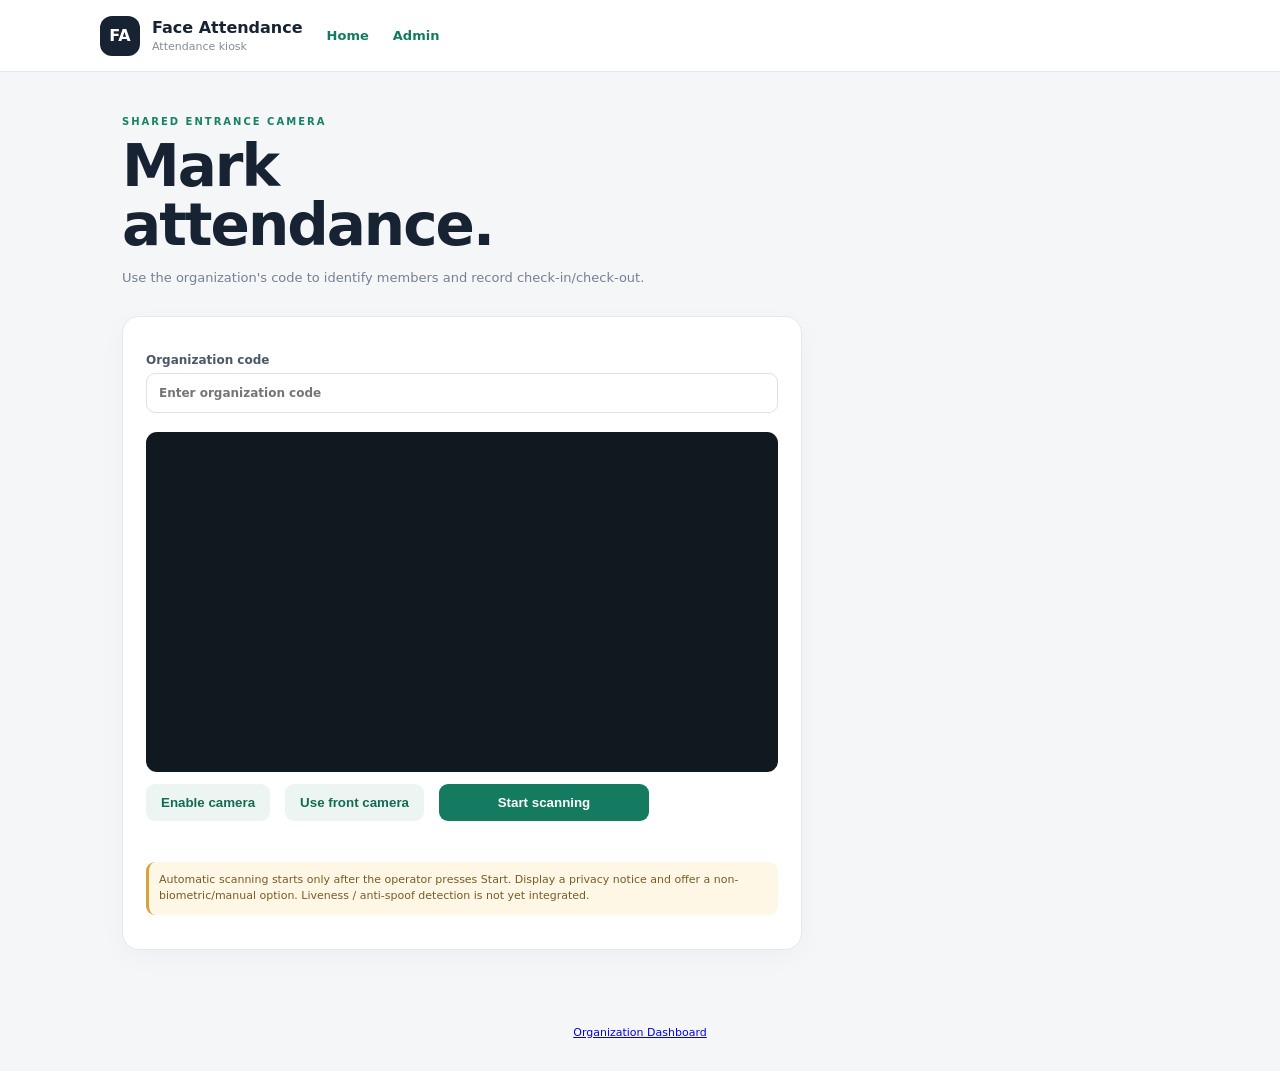
==== templates/attendance.html @ 433453a8 "Add files via upload" ====
<!doctype html>
<html lang="en"><head><meta charset="utf-8"><meta name="viewport" content="width=device-width,initial-scale=1"><title>Mark Attendance · Face Attendance</title><link rel="stylesheet" href="/static/style.css"><meta name="theme-color" content="#173d39"></head>
<body><header><div class="logo">FA</div><div><b>Face Attendance</b><small>Attendance kiosk</small></div><a class="kiosklink" href="/">Home</a><a class="kiosklink" href="/dashboard">Admin</a></header>
<main class="attendance-main"><section class="hero"><p class="eyebrow">SHARED ENTRANCE CAMERA</p><h1>Mark<br>attendance.</h1><p>Use the organization's code to identify members and record check-in/check-out.</p></section>
<section class="panel kiosk"><label>Organization code<input id="kioskOrg" placeholder="Enter organization code" autocomplete="off"></label><video id="kioskVideo" autoplay muted playsinline></video><div class="kiosk-actions"><button id="kioskCamera" class="soft">Enable camera</button><button id="cameraFlip" class="soft">Use front camera</button><button id="kioskScan">Start scanning</button></div><p id="kioskMsg" class="msg" aria-live="polite"></p><p class="notice">Automatic scanning starts only after the operator presses Start. Display a privacy notice and offer a non-biometric/manual option. Liveness / anti-spoof detection is not yet integrated.</p></section></main><footer><a href="/dashboard">Organization Dashboard</a></footer><script src="/static/attendance.js"></script></body></html>
---- static/style.css ----
*{box-sizing:border-box}body{margin:0;background:#f4f6f8;color:#172333;font-family:Inter,system-ui,Arial,sans-serif}header{height:72px;background:#fff;border-bottom:1px solid #e5e9ef;display:flex;align-items:center;padding:0 max(22px,calc((100% - 1080px)/2));gap:12px}.logo{background:#172333;color:#fff;border-radius:12px;width:40px;height:40px;display:grid;place-items:center;font-weight:800}header small{display:block;color:#818b99;font-size:11px;margin-top:3px}#orgBadge{margin-left:auto;color:#14785f;font-size:13px;font-weight:700}main{max-width:1080px;margin:44px auto;padding:0 22px}.hero{margin-bottom:28px}.eyebrow{font-size:10px;letter-spacing:2px;color:#168266;font-weight:800}.hero h1{font-size:clamp(38px,6vw,58px);line-height:1.02;letter-spacing:-2px;margin:10px 0}.hero>p:last-child,.sub{color:#758091;line-height:1.5;font-size:13px}.panel{background:#fff;border:1px solid #e5e9ef;border-radius:17px;padding:23px;box-shadow:0 8px 28px #17233308}.auth{max-width:560px}.tabs{display:flex;gap:8px;border-bottom:1px solid #edf0f3;padding-bottom:12px;margin-bottom:20px}.tabs button{background:#f0f4f3;color:#566174}.tabs button.active{background:#172f36;color:#fff}h2,h3{margin:0 0 16px}label{display:block;font-size:12px;font-weight:700;color:#4b5869;margin:13px 0}input{display:block;width:100%;padding:12px;margin-top:6px;border:1px solid #dce2e8;border-radius:9px;font:inherit;outline:none}input:focus{border-color:#168266}button{border:0;border-radius:9px;padding:11px 15px;background:#147b60;color:#fff;font-weight:700;cursor:pointer;margin-top:8px}.outline{background:#fff;color:#344052;border:1px solid #dce2e8}.soft{background:#edf5f2;color:#126b52;margin-right:7px}.msg{font-size:12px;color:#147b60;min-height:17px}.welcome{display:flex;justify-content:space-between;align-items:center;margin:12px 0 18px}.welcome h2{margin:0}.welcome p:not(.eyebrow){font-size:13px;color:#778394}.codebox{background:#173d39;color:white;border-radius:14px;padding:17px 20px;display:flex;align-items:center;gap:18px;flex-wrap:wrap;margin-bottom:18px}.codebox small{font-size:10px;letter-spacing:1px;color:#b7d5cd}.codebox strong{font-size:22px;letter-spacing:2px}.codebox span{font-size:11px;color:#c3d8d2}.cols{display:grid;grid-template-columns:1fr 1fr;gap:18px}.cols h3,.report h3{font-size:16px}video{width:100%;aspect-ratio:16/9;object-fit:cover;background:#111827;border-radius:11px;margin-top:6px}.report{margin-top:18px}.reporthead{display:flex;justify-content:space-between;align-items:center}.reporthead h3{margin-bottom:4px}.record{display:flex;justify-content:space-between;gap:12px;padding:12px 0;border-top:1px solid #edf0f3;font-size:12px}.record span{color:#7c8795}footer{text-align:center;color:#8a93a0;font-size:11px;padding:32px}@media(max-width:760px){main{margin-top:28px}.cols{grid-template-columns:1fr}.welcome{align-items:flex-start}.codebox{gap:10px}}

.kiosk{max-width:680px;margin:0 0 20px}.kiosk h2{margin:4px 0 8px}.kiosk video{max-height:340px}.kiosk-actions{display:flex;gap:8px;flex-wrap:wrap}.kiosklink{margin-left:12px;color:#147b60;text-decoration:none;font-size:13px;font-weight:700}.notice{font-size:11px;line-height:1.5;color:#795b24;background:#fff7e6;border-radius:9px;padding:10px}

#kioskScan{min-width:210px}.kiosk video{background:#101820;object-position:center}.kiosk .notice{border-left:3px solid #d5a23b}
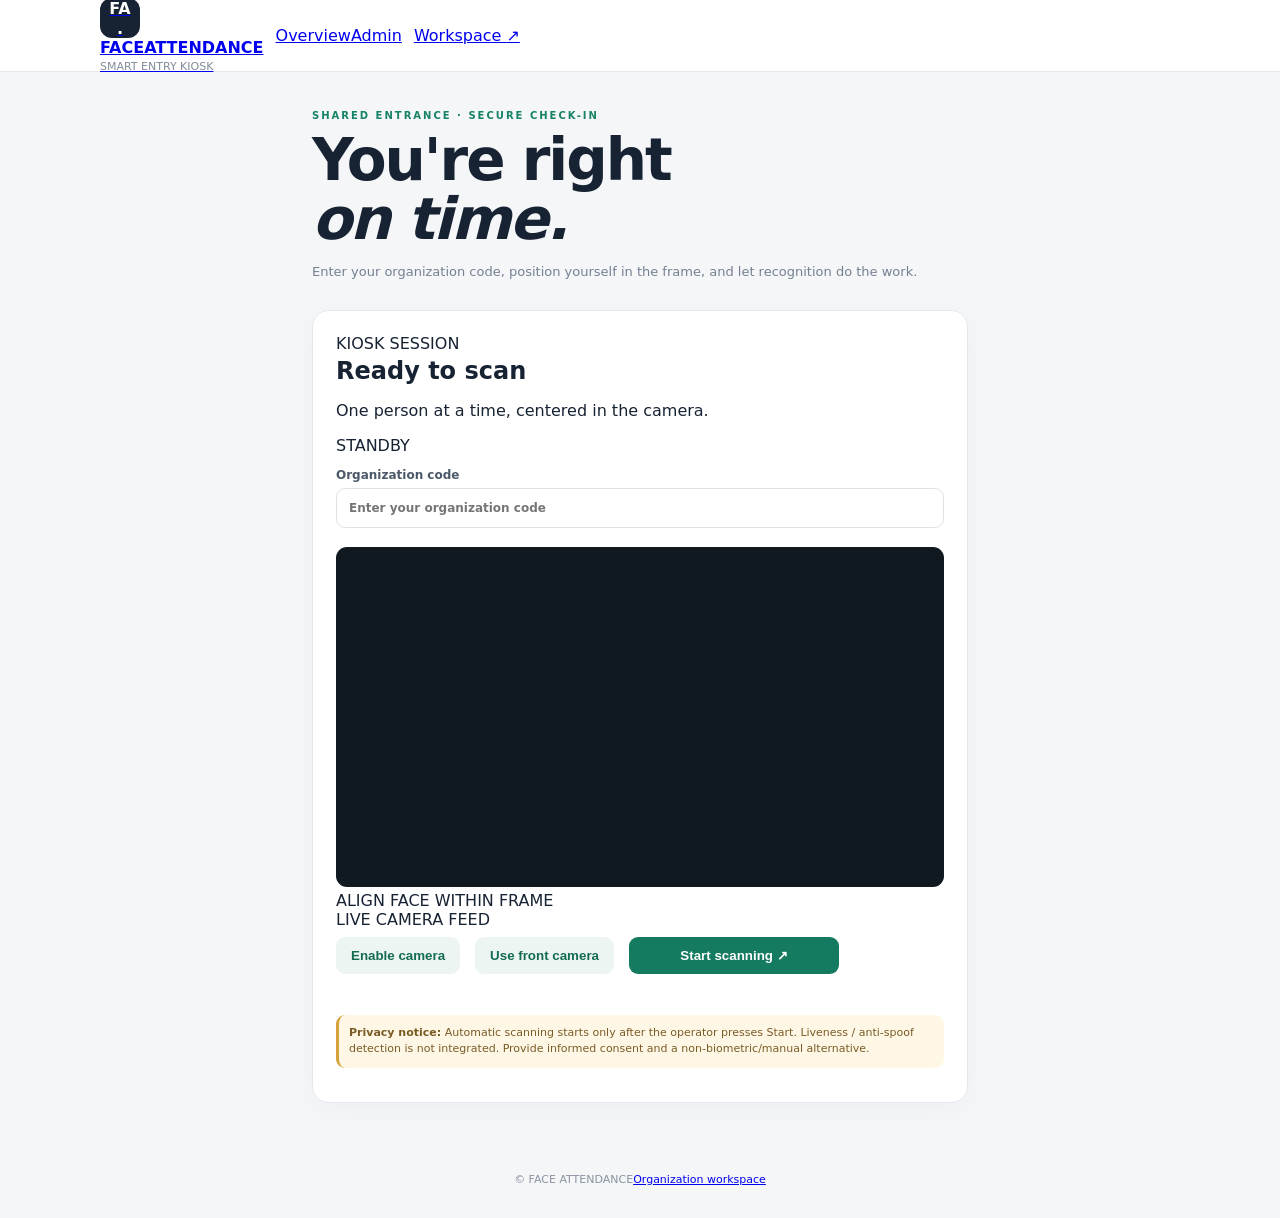
==== commit 0ded4be0: "Redesign templates/attendance.html with premium UI" ====
--- a/templates/attendance.html
+++ b/templates/attendance.html
@@ -1,5 +1,4 @@
 <!doctype html>
-<html lang="en"><head><meta charset="utf-8"><meta name="viewport" content="width=device-width,initial-scale=1"><title>Mark Attendance · Face Attendance</title><link rel="stylesheet" href="/static/style.css"><meta name="theme-color" content="#173d39"></head>
-<body><header><div class="logo">FA</div><div><b>Face Attendance</b><small>Attendance kiosk</small></div><a class="kiosklink" href="/">Home</a><a class="kiosklink" href="/dashboard">Admin</a></header>
-<main class="attendance-main"><section class="hero"><p class="eyebrow">SHARED ENTRANCE CAMERA</p><h1>Mark<br>attendance.</h1><p>Use the organization's code to identify members and record check-in/check-out.</p></section>
-<section class="panel kiosk"><label>Organization code<input id="kioskOrg" placeholder="Enter organization code" autocomplete="off"></label><video id="kioskVideo" autoplay muted playsinline></video><div class="kiosk-actions"><button id="kioskCamera" class="soft">Enable camera</button><button id="cameraFlip" class="soft">Use front camera</button><button id="kioskScan">Start scanning</button></div><p id="kioskMsg" class="msg" aria-live="polite"></p><p class="notice">Automatic scanning starts only after the operator presses Start. Display a privacy notice and offer a non-biometric/manual option. Liveness / anti-spoof detection is not yet integrated.</p></section></main><footer><a href="/dashboard">Organization Dashboard</a></footer><script src="/static/attendance.js"></script></body></html>+<html lang="en"><head><meta charset="utf-8"><meta name="viewport" content="width=device-width,initial-scale=1"><title>Kiosk · Face Attendance</title><link rel="stylesheet" href="/static/style.css"><meta name="theme-color" content="#090b16"></head>
+<body class="premium attendance-page"><header><a class="brand" href="/"><span class="logo">FA<span class="logo-dot">.</span></span><span><b>FACE<span>ATTENDANCE</span></b><small>SMART ENTRY KIOSK</small></span></a><nav><a href="/">Overview</a><a href="/dashboard">Admin</a></nav><a class="header-cta" href="/dashboard">Workspace <span>↗</span></a></header>
+<main class="attendance-main"><section class="hero attendance-hero"><p class="eyebrow"><span class="pulse"></span> SHARED ENTRANCE · SECURE CHECK-IN</p><h1>You're right<br><em>on time.</em></h1><p class="hero-lead">Enter your organization code, position yourself in the frame, and let recognition do the work.</p></section><section class="panel kiosk"><div class="kiosk-head"><div><span class="form-kicker">KIOSK SESSION</span><h2>Ready to scan</h2><p>One person at a time, centered in the camera.</p></div><div class="live-status"><i></i> STANDBY</div></div><label>Organization code<input id="kioskOrg" placeholder="Enter your organization code" autocomplete="off"></label><div class="camera-frame kiosk-frame"><video id="kioskVideo" autoplay muted playsinline></video><div class="camera-overlay"><span class="camera-corner tl"></span><span class="camera-corner tr"></span><span class="camera-corner bl"></span><span class="camera-corner br"></span><div class="scan-guide"><div class="scan-oval"></div><span>ALIGN FACE WITHIN FRAME</span></div></div><div class="camera-caption">LIVE CAMERA FEED</div></div><div class="kiosk-actions"><button id="kioskCamera" class="soft">Enable camera</button><button id="cameraFlip" class="soft">Use front camera</button><button id="kioskScan" class="full-button">Start scanning <span>↗</span></button></div><p id="kioskMsg" class="msg" aria-live="polite"></p><p class="notice"><b>Privacy notice:</b> Automatic scanning starts only after the operator presses Start. Liveness / anti-spoof detection is not integrated. Provide informed consent and a non-biometric/manual alternative.</p></section></main><footer><span>© FACE ATTENDANCE</span><span><a href="/dashboard">Organization workspace</a></span></footer><script src="/static/attendance.js"></script></body></html>
--- a/static/style.css
+++ b/static/style.css
@@ -3,3 +3,6 @@
 .kiosk{max-width:680px;margin:0 0 20px}.kiosk h2{margin:4px 0 8px}.kiosk video{max-height:340px}.kiosk-actions{display:flex;gap:8px;flex-wrap:wrap}.kiosklink{margin-left:12px;color:#147b60;text-decoration:none;font-size:13px;font-weight:700}.notice{font-size:11px;line-height:1.5;color:#795b24;background:#fff7e6;border-radius:9px;padding:10px}
 
 #kioskScan{min-width:210px}.kiosk video{background:#101820;object-position:center}.kiosk .notice{border-left:3px solid #d5a23b}
+
+.home-main{max-width:900px;margin:60px auto;padding:0 22px}.home-options{display:grid;grid-template-columns:1fr 1fr;gap:20px}.home-card{display:block;text-decoration:none;color:inherit;background:#fff;border:1px solid #e2e8ee;border-radius:20px;padding:28px;box-shadow:0 10px 30px #17233308;transition:transform .15s,box-shadow .15s}.home-card:hover{transform:translateY(-3px);box-shadow:0 15px 35px #17233312}.home-icon{display:inline-grid;place-items:center;width:48px;height:48px;background:#eaf4f0;color:#147b60;border-radius:14px;font-size:26px}.home-card h2{margin:18px 0 8px}.home-card p{color:#758091;line-height:1.6;font-size:14px}.card-cta{display:block;margin-top:22px;color:#147b60;font-weight:800}.attendance-card{border-top:4px solid #147b60}.admin-card{border-top:4px solid #4c75bd}.attendance-main{max-width:700px;margin:38px auto;padding:0 22px}.dashboard-main{max-width:1080px;margin:38px auto;padding:0 22px}.dashboard-main .auth{margin-bottom:20px}.dashboard-main .cols{grid-template-columns:minmax(300px,560px)}.dashboard-main .report{margin-top:20px}.attendance-main .kiosk{max-width:none}.home-main .hero{margin-bottom:32px}
+@media(max-width:760px){.home-options{grid-template-columns:1fr}.home-main{margin-top:32px}.dashboard-main,.attendance-main{margin-top:24px}.dashboard-main .cols{grid-template-columns:1fr}}
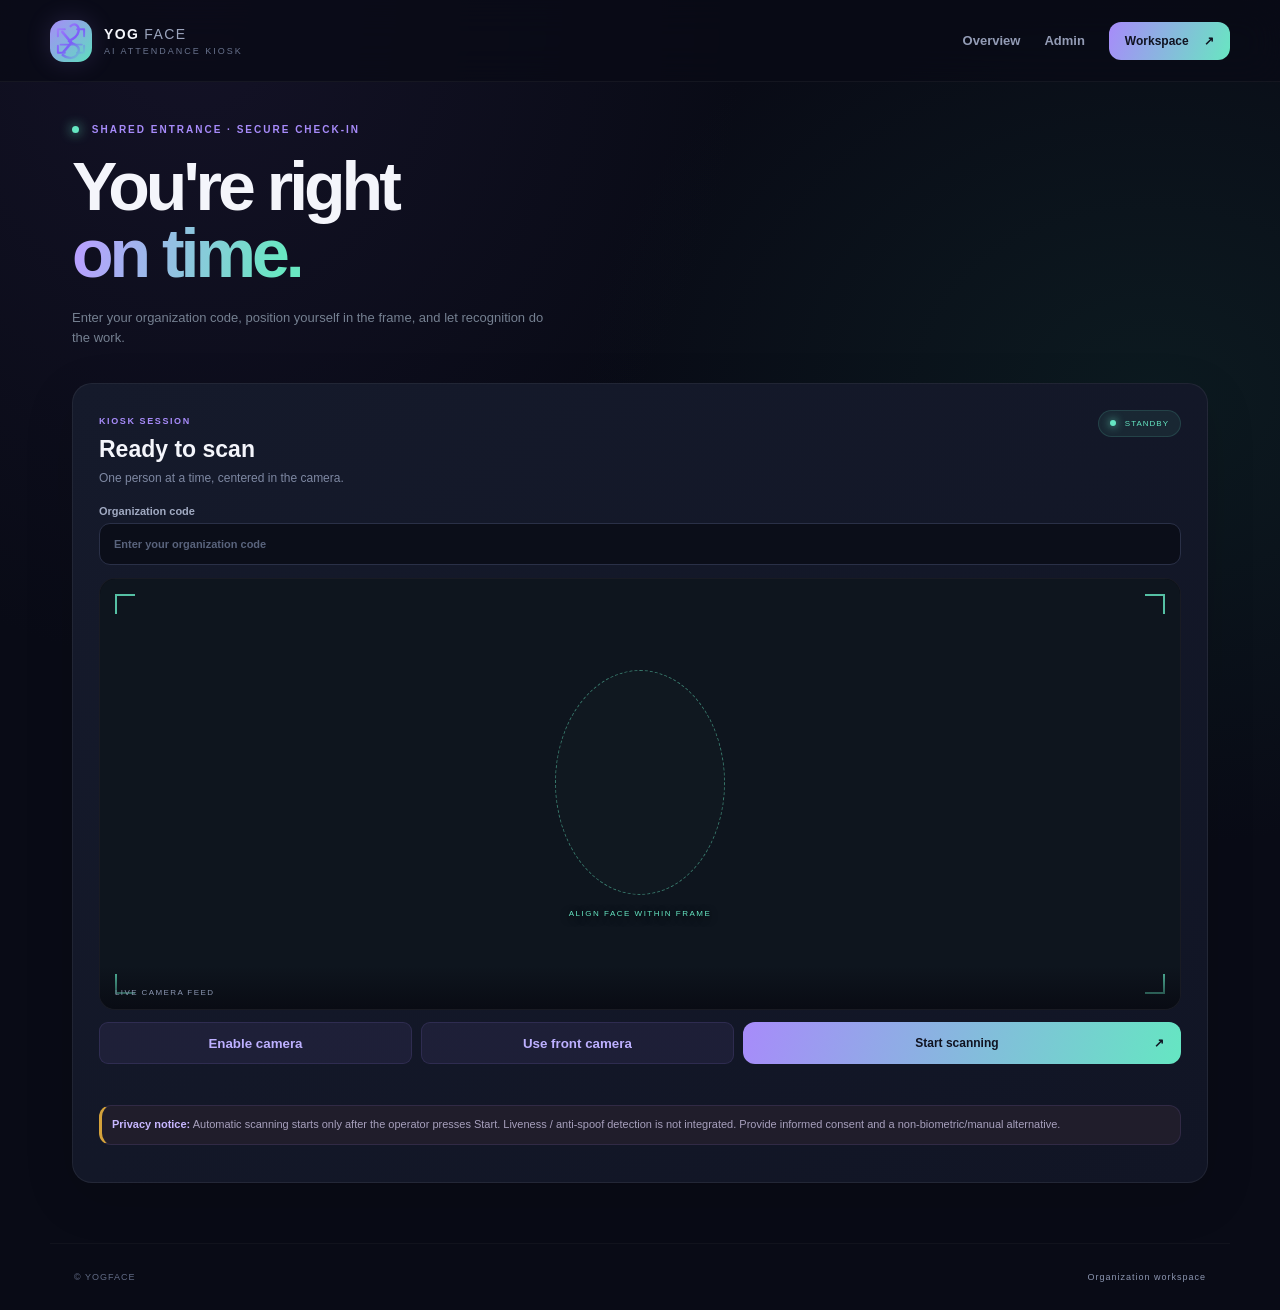
==== commit 9dfb6c5c: "Apply YogFace branding across UI" ====
--- a/templates/attendance.html
+++ b/templates/attendance.html
@@ -1,4 +1,4 @@
 <!doctype html>
-<html lang="en"><head><meta charset="utf-8"><meta name="viewport" content="width=device-width,initial-scale=1"><title>Kiosk · Face Attendance</title><link rel="stylesheet" href="/static/style.css"><meta name="theme-color" content="#090b16"></head>
-<body class="premium attendance-page"><header><a class="brand" href="/"><span class="logo">FA<span class="logo-dot">.</span></span><span><b>FACE<span>ATTENDANCE</span></b><small>SMART ENTRY KIOSK</small></span></a><nav><a href="/">Overview</a><a href="/dashboard">Admin</a></nav><a class="header-cta" href="/dashboard">Workspace <span>↗</span></a></header>
-<main class="attendance-main"><section class="hero attendance-hero"><p class="eyebrow"><span class="pulse"></span> SHARED ENTRANCE · SECURE CHECK-IN</p><h1>You're right<br><em>on time.</em></h1><p class="hero-lead">Enter your organization code, position yourself in the frame, and let recognition do the work.</p></section><section class="panel kiosk"><div class="kiosk-head"><div><span class="form-kicker">KIOSK SESSION</span><h2>Ready to scan</h2><p>One person at a time, centered in the camera.</p></div><div class="live-status"><i></i> STANDBY</div></div><label>Organization code<input id="kioskOrg" placeholder="Enter your organization code" autocomplete="off"></label><div class="camera-frame kiosk-frame"><video id="kioskVideo" autoplay muted playsinline></video><div class="camera-overlay"><span class="camera-corner tl"></span><span class="camera-corner tr"></span><span class="camera-corner bl"></span><span class="camera-corner br"></span><div class="scan-guide"><div class="scan-oval"></div><span>ALIGN FACE WITHIN FRAME</span></div></div><div class="camera-caption">LIVE CAMERA FEED</div></div><div class="kiosk-actions"><button id="kioskCamera" class="soft">Enable camera</button><button id="cameraFlip" class="soft">Use front camera</button><button id="kioskScan" class="full-button">Start scanning <span>↗</span></button></div><p id="kioskMsg" class="msg" aria-live="polite"></p><p class="notice"><b>Privacy notice:</b> Automatic scanning starts only after the operator presses Start. Liveness / anti-spoof detection is not integrated. Provide informed consent and a non-biometric/manual alternative.</p></section></main><footer><span>© FACE ATTENDANCE</span><span><a href="/dashboard">Organization workspace</a></span></footer><script src="/static/attendance.js"></script></body></html>+<html lang="en"><head><meta charset="utf-8"><meta name="viewport" content="width=device-width,initial-scale=1"><title>Kiosk · YogFace</title><link rel="stylesheet" href="/static/style.css"><meta name="theme-color" content="#090b16"></head>
+<body class="premium attendance-page"><header><a class="brand" href="/"><span class="logo"><img src="/static/yogface-mark.svg" alt="YogFace logo"></span><span><b>YOG<span>FACE</span></b><small>AI ATTENDANCE KIOSK</small></span></a><nav><a href="/">Overview</a><a href="/dashboard">Admin</a></nav><a class="header-cta" href="/dashboard">Workspace <span>↗</span></a></header>
+<main class="attendance-main"><section class="hero attendance-hero"><p class="eyebrow"><span class="pulse"></span> SHARED ENTRANCE · SECURE CHECK-IN</p><h1>You're right<br><em>on time.</em></h1><p class="hero-lead">Enter your organization code, position yourself in the frame, and let recognition do the work.</p></section><section class="panel kiosk"><div class="kiosk-head"><div><span class="form-kicker">KIOSK SESSION</span><h2>Ready to scan</h2><p>One person at a time, centered in the camera.</p></div><div class="live-status"><i></i> STANDBY</div></div><label>Organization code<input id="kioskOrg" placeholder="Enter your organization code" autocomplete="off"></label><div class="camera-frame kiosk-frame"><video id="kioskVideo" autoplay muted playsinline></video><div class="camera-overlay"><span class="camera-corner tl"></span><span class="camera-corner tr"></span><span class="camera-corner bl"></span><span class="camera-corner br"></span><div class="scan-guide"><div class="scan-oval"></div><span>ALIGN FACE WITHIN FRAME</span></div></div><div class="camera-caption">LIVE CAMERA FEED</div></div><div class="kiosk-actions"><button id="kioskCamera" class="soft">Enable camera</button><button id="cameraFlip" class="soft">Use front camera</button><button id="kioskScan" class="full-button">Start scanning <span>↗</span></button></div><p id="kioskMsg" class="msg" aria-live="polite"></p><p class="notice"><b>Privacy notice:</b> Automatic scanning starts only after the operator presses Start. Liveness / anti-spoof detection is not integrated. Provide informed consent and a non-biometric/manual alternative.</p></section></main><footer><span>© YOGFACE</span><span><a href="/dashboard">Organization workspace</a></span></footer><script src="/static/attendance.js"></script></body></html>
--- a/static/style.css
+++ b/static/style.css
@@ -6,3 +6,24 @@
 
 .home-main{max-width:900px;margin:60px auto;padding:0 22px}.home-options{display:grid;grid-template-columns:1fr 1fr;gap:20px}.home-card{display:block;text-decoration:none;color:inherit;background:#fff;border:1px solid #e2e8ee;border-radius:20px;padding:28px;box-shadow:0 10px 30px #17233308;transition:transform .15s,box-shadow .15s}.home-card:hover{transform:translateY(-3px);box-shadow:0 15px 35px #17233312}.home-icon{display:inline-grid;place-items:center;width:48px;height:48px;background:#eaf4f0;color:#147b60;border-radius:14px;font-size:26px}.home-card h2{margin:18px 0 8px}.home-card p{color:#758091;line-height:1.6;font-size:14px}.card-cta{display:block;margin-top:22px;color:#147b60;font-weight:800}.attendance-card{border-top:4px solid #147b60}.admin-card{border-top:4px solid #4c75bd}.attendance-main{max-width:700px;margin:38px auto;padding:0 22px}.dashboard-main{max-width:1080px;margin:38px auto;padding:0 22px}.dashboard-main .auth{margin-bottom:20px}.dashboard-main .cols{grid-template-columns:minmax(300px,560px)}.dashboard-main .report{margin-top:20px}.attendance-main .kiosk{max-width:none}.home-main .hero{margin-bottom:32px}
 @media(max-width:760px){.home-options{grid-template-columns:1fr}.home-main{margin-top:32px}.dashboard-main,.attendance-main{margin-top:24px}.dashboard-main .cols{grid-template-columns:1fr}}
+
+/* ═══ PREMIUM INTERFACE ═══ */
+@import url('https://fonts.googleapis.com/css2?family=DM+Sans:wght@400;500;600;700&family=Space+Grotesk:wght@400;500;600;700&display=swap');
+body.premium{--bg:#090b16;--surface:#111525;--surface2:#151a2b;--line:#252b40;--muted:#8e97b1;--text:#f4f5fb;--accent:#a78bfa;--accent2:#65e6c2;--blue:#79a8ff;background:var(--bg);color:var(--text);font-family:'DM Sans',sans-serif;min-height:100vh;background-image:radial-gradient(ellipse at 15% 0%,#29204855,transparent 36%),radial-gradient(ellipse at 90% 30%,#133b3650,transparent 35%)}
+.premium h1,.premium h2,.premium h3,.premium .brand b{font-family:'Space Grotesk',sans-serif}
+.premium header{height:82px;background:#090b16c9;border-bottom:1px solid #ffffff0c;padding:0 max(24px,calc((100% - 1180px)/2));gap:24px;backdrop-filter:blur(18px)}
+.brand{display:flex;align-items:center;gap:12px;text-decoration:none;color:var(--text);min-width:220px}.brand b{display:block;font-size:14px;letter-spacing:1.4px}.brand b span{color:#9ba4bc;font-weight:500;margin-left:5px}.brand small{display:block;color:#68728c;font-size:9px;letter-spacing:2px;margin-top:4px}
+.logo{width:42px;height:42px;border-radius:14px;background:linear-gradient(135deg,#a78bfa,#5ce0bd);color:#101321;box-shadow:0 0 26px #a78bfa2a;font-size:18px}.logo-dot{color:#64e6c0}
+.premium nav{display:flex;gap:24px;margin-left:auto}.premium nav a,.kiosklink{color:#939cb5;text-decoration:none;font-size:13px;font-weight:600}.premium nav a:hover{color:#fff}.header-cta{background:linear-gradient(110deg,#a78bfa,#68e6c1);color:#101321;text-decoration:none;font-weight:700;font-size:12px;padding:12px 16px;border-radius:12px;white-space:nowrap}.header-cta span{margin-left:12px}
+.premium main{max-width:1180px}.home-main{margin:45px auto 70px}.hero{margin-bottom:36px}.eyebrow{color:#a78bfa;letter-spacing:2px;font-size:10px}.pulse{display:inline-block;width:7px;height:7px;border-radius:50%;background:#65e6c2;box-shadow:0 0 12px #65e6c2;margin-right:8px}
+.hero h1{font-size:clamp(52px,7.4vw,86px);line-height:.98;letter-spacing:-4px;margin:18px 0 22px;font-weight:700}.hero h1 em{font-style:normal;background:linear-gradient(100deg,#b7a0ff 5%,#69e7c2 90%);-webkit-background-clip:text;background-clip:text;color:transparent}
+.hero-lead{max-width:490px;color:#9ca5bd;font-size:16px;line-height:1.8}.hero-split{display:grid;grid-template-columns:1fr 1fr;align-items:center;gap:50px;min-height:490px}.hero-actions{display:flex;align-items:center;gap:24px;flex-wrap:wrap;margin-top:30px}.primary-link{padding:15px 19px;border-radius:13px;background:linear-gradient(110deg,#a78bfa,#65e6c2);color:#101321;text-decoration:none;font-weight:700;font-size:13px}.primary-link span{margin-left:20px}.secondary-link{color:#d0d4e4;text-decoration:none;font-size:13px;font-weight:600}.secondary-link span{margin-left:10px;color:#a78bfa}.trustline{margin-top:34px;color:#69738c;font-size:11px}.trust-icon{color:#65e6c2;margin-right:8px}.trust-sep{margin:0 10px;color:#343c55}
+.hero-art{height:400px;position:relative;display:grid;place-items:center}.orb{position:absolute;border-radius:50%;filter:blur(1px)}.orb-a{width:360px;height:360px;background:radial-gradient(circle,#7b62c22c,transparent 70%)}.orb-b{width:260px;height:260px;border:1px solid #9c84f32b;box-shadow:0 0 80px #a78bfa14}
+.scan-card{position:relative;width:min(330px,80%);border:1px solid #ffffff17;border-radius:24px;background:linear-gradient(145deg,#191d31dd,#0e1221ee);box-shadow:0 30px 90px #0007,0 0 45px #9a83f312;overflow:hidden;transform:rotate(-3deg)}.scan-top,.scan-bottom{display:flex;align-items:center;justify-content:space-between;padding:17px 20px}.scan-label{font-size:10px;letter-spacing:1.4px;color:#aab3cc}.scan-label i,.live-status i{display:inline-block;width:6px;height:6px;border-radius:50%;background:#65e6c2;box-shadow:0 0 9px #65e6c2;margin-right:6px}.scan-status{font-size:8px;letter-spacing:1px;color:#65e6c2}.face-grid{height:230px;display:grid;place-items:center;background:radial-gradient(circle at center,#55478a50,transparent 65%),linear-gradient(135deg,#202641,#111625);position:relative}.face-shape{height:155px;width:120px;border:1px solid #b9a7ff6b;border-radius:50% 50% 45% 45%;position:relative;background:linear-gradient(140deg,#a78bfa17,#65e6c20b);box-shadow:0 0 30px #a78bfa1b}.face-eye{position:absolute;top:57px;width:8px;height:4px;border-radius:50%;background:#8cebd1}.eye1{left:32px}.eye2{right:32px}.face-line{position:absolute;top:90px;left:44px;width:32px;height:14px;border-bottom:1px solid #b9a7ff7c;border-radius:50%}.scan-line{height:2px;position:absolute;top:35px;left:-22px;right:-22px;background:#65e6c2;box-shadow:0 0 15px #65e6c2;animation:scan 3s ease-in-out infinite alternate}@keyframes scan{from{top:25px}to{top:125px}}.corner{position:absolute;width:14px;height:14px;border-color:#65e6c2;border-style:solid}.c1{top:-9px;left:-9px;border-width:2px 0 0 2px}.c2{top:-9px;right:-9px;border-width:2px 2px 0 0}.c3{bottom:-9px;left:-9px;border-width:0 0 2px 2px}.c4{bottom:-9px;right:-9px;border-width:0 2px 2px 0}.scan-bottom{border-top:1px solid #ffffff0d}.scan-bottom small{display:block;font-size:8px;letter-spacing:1px;color:#707b97}.scan-bottom b{display:block;font-size:15px;margin-top:4px}.scan-bottom b span{color:#65e6c2}.scan-wave{display:flex;gap:3px;align-items:center;height:24px}.scan-wave i{width:3px;border-radius:4px;background:#65e6c2;height:8px}.scan-wave i:nth-child(3n){height:17px}.scan-wave i:nth-child(2n){height:13px}.floating-chip{position:absolute;background:#171b2d;border:1px solid #ffffff13;border-radius:14px;padding:12px 14px;display:flex;align-items:center;gap:10px;box-shadow:0 20px 50px #0005}.floating-chip b{font-size:11px;display:block}.floating-chip small{font-size:9px;color:#7d87a2;display:block;margin-top:3px}.chip-check,.chip-clock{width:27px;height:27px;display:grid;place-items:center;border-radius:9px;background:#65e6c21c;color:#65e6c2}.chip-one{top:40px;right:0}.chip-two{bottom:36px;left:0}.art-caption{position:absolute;bottom:0;right:12px;color:#66708b;font-size:8px;letter-spacing:1.5px}.art-caption span{margin-left:20px;color:#a78bfa}
+.feature-strip{display:grid;grid-template-columns:repeat(3,1fr);border:1px solid #ffffff10;border-radius:18px;background:#1115259a;padding:22px 26px;margin:20px 0 80px;gap:15px}.feature-strip>div{display:grid;grid-template-columns:42px 1fr;align-items:center;column-gap:12px}.feature-icon{grid-row:span 2;width:40px;height:40px;border-radius:13px;display:grid;place-items:center;background:#a78bfa13;color:#a78bfa;font-size:19px}.feature-strip b{font-size:12px}.feature-strip small{font-size:10px;color:#78829d}.choice-section{padding:20px 0}.section-heading{text-align:center;margin-bottom:28px}.section-heading h2{font-size:30px;letter-spacing:-1px;margin:10px 0}.section-heading>p:last-child{font-size:13px;color:#7f89a3}
+.home-options{gap:18px}.home-card{background:linear-gradient(145deg,#151a2b,#101423);border:1px solid #ffffff12;border-radius:22px;padding:28px;box-shadow:none;position:relative;overflow:hidden}.home-card:after{content:"";position:absolute;width:180px;height:180px;border-radius:50%;right:-100px;bottom:-100px;background:#a78bfa14}.home-card:hover{transform:translateY(-4px);border-color:#a78bfa4a;box-shadow:0 22px 60px #0004}.home-icon{background:#a78bfa17;color:#a78bfa;width:48px;height:48px;border-radius:15px}.card-index{color:#6f7892;font-size:9px;letter-spacing:1.6px;margin-top:20px}.home-card h2{font-size:22px;margin:10px 0}.home-card p{color:#8993ad;font-size:13px;line-height:1.7;max-width:340px}.card-cta{color:#a78bfa;margin-top:25px;font-size:12px}.card-cta span{margin-left:12px}.attendance-card,.admin-card{border-top:1px solid #ffffff12}
+.dashboard-main,.attendance-main{margin:42px auto 60px}.dashboard-hero{display:flex;align-items:center;justify-content:space-between;min-height:220px;background:linear-gradient(110deg,#161a2d,#111525);border:1px solid #ffffff0b;border-radius:24px;padding:34px 40px;overflow:hidden;position:relative}.dashboard-hero h1{font-size:48px;margin:12px 0}.dashboard-hero .hero-lead{font-size:13px;max-width:420px}.dashboard-hero-decoration{width:210px;height:180px;position:relative;display:grid;place-items:center;color:#a78bfa;font-family:'Space Grotesk';font-size:45px;font-weight:700}.deco-ring{position:absolute;width:150px;height:150px;border:1px solid #a78bfa35;border-radius:50%;box-shadow:0 0 60px #a78bfa10}.ring2{width:185px;height:185px;border-color:#65e6c21a}.dashboard-hero-decoration>span{background:linear-gradient(130deg,#a78bfa,#65e6c2);-webkit-background-clip:text;background-clip:text;color:transparent}
+.panel{background:linear-gradient(145deg,#151a2b,#111525);border:1px solid #ffffff10;border-radius:20px;padding:26px;box-shadow:0 15px 50px #0002}.auth{max-width:520px;margin:24px auto}.tabs{border-bottom:1px solid #ffffff10}.tabs button{background:transparent;color:#7e88a2;border:1px solid transparent;padding:11px 15px}.tabs button.active{background:#a78bfa15;color:#c5b5ff;border-color:#a78bfa28}.form-title{margin:20px 0 22px}.form-kicker{font-size:9px;letter-spacing:1.6px;color:#a78bfa;font-weight:700}.form-title h2{margin:9px 0;font-size:24px}.form-title p,.panel-heading p{font-size:12px;color:#7e88a2;margin:0}.premium label{color:#a1aac2;font-size:11px}.premium input{background:#0b0e19;border:1px solid #2a3047;color:#f4f5fb;border-radius:11px;padding:14px}.premium input::placeholder{color:#59637c}.premium input:focus{border-color:#a78bfa;box-shadow:0 0 0 3px #a78bfa15}.field-hint{float:right;color:#69738c;font-size:9px}.full-button{background:linear-gradient(105deg,#a78bfa,#65e6c2);color:#101321;padding:14px 17px;border-radius:12px;font-size:12px;font-weight:700}.full-button span{float:right}.auth .full-button{width:100%;margin-top:12px}.msg{color:#65e6c2}.org-badge{font-size:11px;color:#65e6c2;font-weight:600}.welcome{background:#111525;border:1px solid #ffffff0d;border-radius:18px;padding:20px 24px}.welcome h2{font-size:22px}.welcome p:not(.eyebrow){color:#7e88a2}.outline{background:#151a2b;border-color:#313750;color:#b6bfd5}.codebox{background:linear-gradient(100deg,#24203d,#172a32);border:1px solid #ffffff12;border-radius:18px;padding:20px 24px;gap:15px}.codebox small{color:#8e97b1;letter-spacing:1.4px}.codebox strong{color:#e9e4ff;font-family:'Space Grotesk';font-size:26px}.codebox span{color:#7d89a4}.codebox-mark{width:40px;height:40px;display:grid;place-items:center;border-radius:13px;background:#a78bfa18;color:#a78bfa}.codebox>div:nth-child(2){display:grid;gap:5px}.code-decoration{margin-left:auto;color:#a78bfa38;font-size:11px;letter-spacing:2px;font-weight:700}
+.dashboard-main .cols{grid-template-columns:minmax(300px,600px)}.panel-heading{display:flex;align-items:center;gap:12px;margin-bottom:18px}.panel-heading h3{margin:0 0 4px;font-size:17px}.panel-icon{width:38px;height:38px;border-radius:12px;background:#a78bfa17;color:#a78bfa;display:grid;place-items:center;font-size:18px}.camera-frame{position:relative;overflow:hidden;border-radius:16px;background:#080a12;border:1px solid #ffffff12}.camera-frame video{display:block;width:100%;aspect-ratio:16/10;max-height:380px;object-fit:cover;border-radius:0;margin:0}.camera-overlay{position:absolute;inset:0;pointer-events:none}.camera-corner{position:absolute;width:20px;height:20px;border-color:#65e6c2;border-style:solid}.tl{top:15px;left:15px;border-width:2px 0 0 2px}.tr{top:15px;right:15px;border-width:2px 2px 0 0}.bl{bottom:15px;left:15px;border-width:0 0 2px 2px}.br{bottom:15px;right:15px;border-width:0 2px 2px 0}.camera-caption{position:absolute;bottom:0;left:0;right:0;background:linear-gradient(transparent,#080a12d9);color:#8b96b1;font-size:8px;letter-spacing:1.4px;padding:22px 15px 12px}.premium .soft{background:#a78bfa13;color:#bdb0ff;border:1px solid #a78bfa20}.enrollment-panel .full-button{width:100%}.reporthead{border-bottom:1px solid #ffffff0b;padding-bottom:15px}.record{border-top:1px solid #ffffff0a;color:#d6daea;padding:15px 2px}.record span{color:#8993ad}.report .sub{color:#7d88a2}.attendance-hero h1{font-size:68px}.kiosk{max-width:800px;margin:auto}.kiosk-head{display:flex;align-items:flex-start;justify-content:space-between;margin-bottom:20px}.kiosk-head h2{font-size:23px;margin:8px 0}.kiosk-head p{color:#7e88a2;font-size:12px;margin:0}.live-status{color:#65e6c2;background:#65e6c214;border:1px solid #65e6c224;border-radius:20px;padding:8px 11px;font-size:8px;letter-spacing:1px}.kiosk-frame video{aspect-ratio:16/9;max-height:430px}.scan-guide{position:absolute;inset:0;display:flex;align-items:center;justify-content:center;flex-direction:column;gap:14px}.scan-oval{width:170px;height:225px;border:1px dashed #65e6c277;border-radius:50%;box-shadow:0 0 0 999px #0709122b}.scan-guide span{font-size:8px;letter-spacing:1.5px;color:#65e6c2;text-shadow:0 2px 8px #000}.kiosk-actions{display:grid;grid-template-columns:1fr 1fr 1.4fr;gap:9px;margin-top:12px}.kiosk-actions button{margin:0}.notice{background:#201d2b;border:1px solid #a78bfa20;color:#a7a0bd;border-radius:12px;line-height:1.6}.notice b{color:#c7b7ff}.premium footer{display:flex;justify-content:space-between;max-width:1180px;margin:auto;padding:28px 24px;color:#626c86;font-size:9px;letter-spacing:1px;border-top:1px solid #ffffff08}.premium footer a{color:#8c96b1;text-decoration:none}
+@media(max-width:850px){.hero-split{grid-template-columns:1fr;gap:10px}.hero-art{height:350px;max-width:500px;margin:auto;width:100%}.feature-strip{margin-bottom:45px}.dashboard-hero{padding:25px}.dashboard-hero-decoration{width:130px;transform:scale(.75)}.premium nav{gap:14px}}
+@media(max-width:600px){.premium header{height:70px;padding:0 16px;gap:10px}.brand{min-width:0}.brand b{font-size:11px}.brand b span{display:none}.brand small{font-size:8px}.premium nav{display:none}.header-cta{font-size:10px;padding:10px 12px;margin-left:auto}.home-main,.dashboard-main,.attendance-main{padding:0 16px;margin-top:25px}.hero h1{font-size:55px;letter-spacing:-3px}.hero-lead{font-size:14px}.hero-art{height:310px}.scan-card{width:270px}.face-grid{height:190px}.chip-one{right:-4px;top:18px}.chip-two{left:-4px;bottom:16px}.floating-chip{padding:9px 10px}.floating-chip b{font-size:9px}.floating-chip small{font-size:8px}.feature-strip{grid-template-columns:1fr;padding:17px;gap:14px}.home-options{grid-template-columns:1fr}.home-card{padding:22px}.dashboard-hero{padding:24px 20px;min-height:auto}.dashboard-hero-decoration{display:none}.dashboard-hero h1{font-size:40px}.panel{padding:18px}.auth{margin:18px auto}.welcome{padding:17px;gap:12px}.welcome h2{font-size:18px}.codebox{padding:17px}.code-decoration{display:none}.kiosk-actions{grid-template-columns:1fr 1fr}.kiosk-actions #kioskScan{grid-column:span 2}.scan-oval{width:140px;height:190px}.premium footer{padding:20px 16px;gap:10px;flex-direction:column}.section-heading h2{font-size:25px}.attendance-hero h1{font-size:55px}}
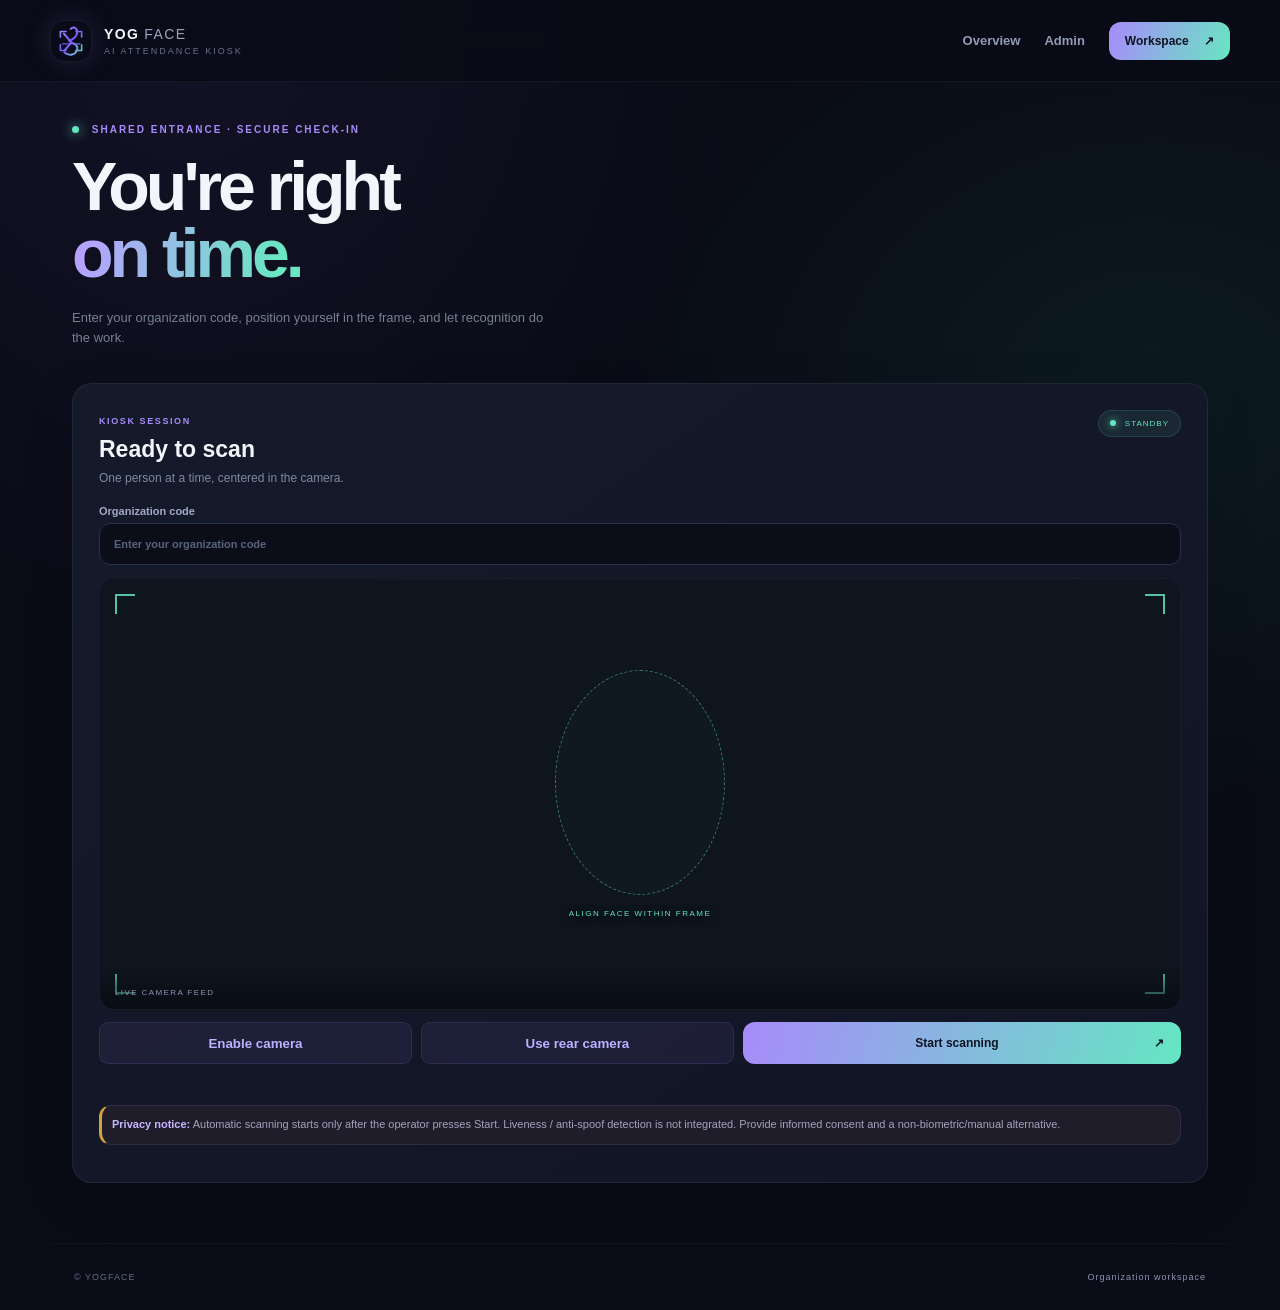
==== commit 5e4c3803: "Update camera toggle label for front camera default" ====
--- a/templates/attendance.html
+++ b/templates/attendance.html
@@ -1,4 +1,4 @@
 <!doctype html>
 <html lang="en"><head><meta charset="utf-8"><meta name="viewport" content="width=device-width,initial-scale=1"><title>Kiosk · YogFace</title><link rel="stylesheet" href="/static/style.css"><meta name="theme-color" content="#090b16"></head>
 <body class="premium attendance-page"><header><a class="brand" href="/"><span class="logo"><img src="/static/yogface-mark.svg" alt="YogFace logo"></span><span><b>YOG<span>FACE</span></b><small>AI ATTENDANCE KIOSK</small></span></a><nav><a href="/">Overview</a><a href="/dashboard">Admin</a></nav><a class="header-cta" href="/dashboard">Workspace <span>↗</span></a></header>
-<main class="attendance-main"><section class="hero attendance-hero"><p class="eyebrow"><span class="pulse"></span> SHARED ENTRANCE · SECURE CHECK-IN</p><h1>You're right<br><em>on time.</em></h1><p class="hero-lead">Enter your organization code, position yourself in the frame, and let recognition do the work.</p></section><section class="panel kiosk"><div class="kiosk-head"><div><span class="form-kicker">KIOSK SESSION</span><h2>Ready to scan</h2><p>One person at a time, centered in the camera.</p></div><div class="live-status"><i></i> STANDBY</div></div><label>Organization code<input id="kioskOrg" placeholder="Enter your organization code" autocomplete="off"></label><div class="camera-frame kiosk-frame"><video id="kioskVideo" autoplay muted playsinline></video><div class="camera-overlay"><span class="camera-corner tl"></span><span class="camera-corner tr"></span><span class="camera-corner bl"></span><span class="camera-corner br"></span><div class="scan-guide"><div class="scan-oval"></div><span>ALIGN FACE WITHIN FRAME</span></div></div><div class="camera-caption">LIVE CAMERA FEED</div></div><div class="kiosk-actions"><button id="kioskCamera" class="soft">Enable camera</button><button id="cameraFlip" class="soft">Use front camera</button><button id="kioskScan" class="full-button">Start scanning <span>↗</span></button></div><p id="kioskMsg" class="msg" aria-live="polite"></p><p class="notice"><b>Privacy notice:</b> Automatic scanning starts only after the operator presses Start. Liveness / anti-spoof detection is not integrated. Provide informed consent and a non-biometric/manual alternative.</p></section></main><footer><span>© YOGFACE</span><span><a href="/dashboard">Organization workspace</a></span></footer><script src="/static/attendance.js"></script></body></html>+<main class="attendance-main"><section class="hero attendance-hero"><p class="eyebrow"><span class="pulse"></span> SHARED ENTRANCE · SECURE CHECK-IN</p><h1>You're right<br><em>on time.</em></h1><p class="hero-lead">Enter your organization code, position yourself in the frame, and let recognition do the work.</p></section><section class="panel kiosk"><div class="kiosk-head"><div><span class="form-kicker">KIOSK SESSION</span><h2>Ready to scan</h2><p>One person at a time, centered in the camera.</p></div><div class="live-status"><i></i> STANDBY</div></div><label>Organization code<input id="kioskOrg" placeholder="Enter your organization code" autocomplete="off"></label><div class="camera-frame kiosk-frame"><video id="kioskVideo" autoplay muted playsinline></video><div class="camera-overlay"><span class="camera-corner tl"></span><span class="camera-corner tr"></span><span class="camera-corner bl"></span><span class="camera-corner br"></span><div class="scan-guide"><div class="scan-oval"></div><span>ALIGN FACE WITHIN FRAME</span></div></div><div class="camera-caption">LIVE CAMERA FEED</div></div><div class="kiosk-actions"><button id="kioskCamera" class="soft">Enable camera</button><button id="cameraFlip" class="soft">Use rear camera</button><button id="kioskScan" class="full-button">Start scanning <span>↗</span></button></div><p id="kioskMsg" class="msg" aria-live="polite"></p><p class="notice"><b>Privacy notice:</b> Automatic scanning starts only after the operator presses Start. Liveness / anti-spoof detection is not integrated. Provide informed consent and a non-biometric/manual alternative.</p></section></main><footer><span>© YOGFACE</span><span><a href="/dashboard">Organization workspace</a></span></footer><script src="/static/attendance.js"></script></body></html>
--- a/static/style.css
+++ b/static/style.css
@@ -27,3 +27,8 @@
 .dashboard-main .cols{grid-template-columns:minmax(300px,600px)}.panel-heading{display:flex;align-items:center;gap:12px;margin-bottom:18px}.panel-heading h3{margin:0 0 4px;font-size:17px}.panel-icon{width:38px;height:38px;border-radius:12px;background:#a78bfa17;color:#a78bfa;display:grid;place-items:center;font-size:18px}.camera-frame{position:relative;overflow:hidden;border-radius:16px;background:#080a12;border:1px solid #ffffff12}.camera-frame video{display:block;width:100%;aspect-ratio:16/10;max-height:380px;object-fit:cover;border-radius:0;margin:0}.camera-overlay{position:absolute;inset:0;pointer-events:none}.camera-corner{position:absolute;width:20px;height:20px;border-color:#65e6c2;border-style:solid}.tl{top:15px;left:15px;border-width:2px 0 0 2px}.tr{top:15px;right:15px;border-width:2px 2px 0 0}.bl{bottom:15px;left:15px;border-width:0 0 2px 2px}.br{bottom:15px;right:15px;border-width:0 2px 2px 0}.camera-caption{position:absolute;bottom:0;left:0;right:0;background:linear-gradient(transparent,#080a12d9);color:#8b96b1;font-size:8px;letter-spacing:1.4px;padding:22px 15px 12px}.premium .soft{background:#a78bfa13;color:#bdb0ff;border:1px solid #a78bfa20}.enrollment-panel .full-button{width:100%}.reporthead{border-bottom:1px solid #ffffff0b;padding-bottom:15px}.record{border-top:1px solid #ffffff0a;color:#d6daea;padding:15px 2px}.record span{color:#8993ad}.report .sub{color:#7d88a2}.attendance-hero h1{font-size:68px}.kiosk{max-width:800px;margin:auto}.kiosk-head{display:flex;align-items:flex-start;justify-content:space-between;margin-bottom:20px}.kiosk-head h2{font-size:23px;margin:8px 0}.kiosk-head p{color:#7e88a2;font-size:12px;margin:0}.live-status{color:#65e6c2;background:#65e6c214;border:1px solid #65e6c224;border-radius:20px;padding:8px 11px;font-size:8px;letter-spacing:1px}.kiosk-frame video{aspect-ratio:16/9;max-height:430px}.scan-guide{position:absolute;inset:0;display:flex;align-items:center;justify-content:center;flex-direction:column;gap:14px}.scan-oval{width:170px;height:225px;border:1px dashed #65e6c277;border-radius:50%;box-shadow:0 0 0 999px #0709122b}.scan-guide span{font-size:8px;letter-spacing:1.5px;color:#65e6c2;text-shadow:0 2px 8px #000}.kiosk-actions{display:grid;grid-template-columns:1fr 1fr 1.4fr;gap:9px;margin-top:12px}.kiosk-actions button{margin:0}.notice{background:#201d2b;border:1px solid #a78bfa20;color:#a7a0bd;border-radius:12px;line-height:1.6}.notice b{color:#c7b7ff}.premium footer{display:flex;justify-content:space-between;max-width:1180px;margin:auto;padding:28px 24px;color:#626c86;font-size:9px;letter-spacing:1px;border-top:1px solid #ffffff08}.premium footer a{color:#8c96b1;text-decoration:none}
 @media(max-width:850px){.hero-split{grid-template-columns:1fr;gap:10px}.hero-art{height:350px;max-width:500px;margin:auto;width:100%}.feature-strip{margin-bottom:45px}.dashboard-hero{padding:25px}.dashboard-hero-decoration{width:130px;transform:scale(.75)}.premium nav{gap:14px}}
 @media(max-width:600px){.premium header{height:70px;padding:0 16px;gap:10px}.brand{min-width:0}.brand b{font-size:11px}.brand b span{display:none}.brand small{font-size:8px}.premium nav{display:none}.header-cta{font-size:10px;padding:10px 12px;margin-left:auto}.home-main,.dashboard-main,.attendance-main{padding:0 16px;margin-top:25px}.hero h1{font-size:55px;letter-spacing:-3px}.hero-lead{font-size:14px}.hero-art{height:310px}.scan-card{width:270px}.face-grid{height:190px}.chip-one{right:-4px;top:18px}.chip-two{left:-4px;bottom:16px}.floating-chip{padding:9px 10px}.floating-chip b{font-size:9px}.floating-chip small{font-size:8px}.feature-strip{grid-template-columns:1fr;padding:17px;gap:14px}.home-options{grid-template-columns:1fr}.home-card{padding:22px}.dashboard-hero{padding:24px 20px;min-height:auto}.dashboard-hero-decoration{display:none}.dashboard-hero h1{font-size:40px}.panel{padding:18px}.auth{margin:18px auto}.welcome{padding:17px;gap:12px}.welcome h2{font-size:18px}.codebox{padding:17px}.code-decoration{display:none}.kiosk-actions{grid-template-columns:1fr 1fr}.kiosk-actions #kioskScan{grid-column:span 2}.scan-oval{width:140px;height:190px}.premium footer{padding:20px 16px;gap:10px;flex-direction:column}.section-heading h2{font-size:25px}.attendance-hero h1{font-size:55px}}
+
+/* YogFace brand mark */
+.premium .logo{display:grid;place-items:center;background:transparent;border:1px solid #ffffff12;padding:3px;overflow:hidden}
+.premium .logo img{display:block;width:100%;height:100%;object-fit:contain}
+.hero-brand-mark img{width:64px;height:64px;object-fit:contain;filter:drop-shadow(0 0 18px #a78bfa30)}
